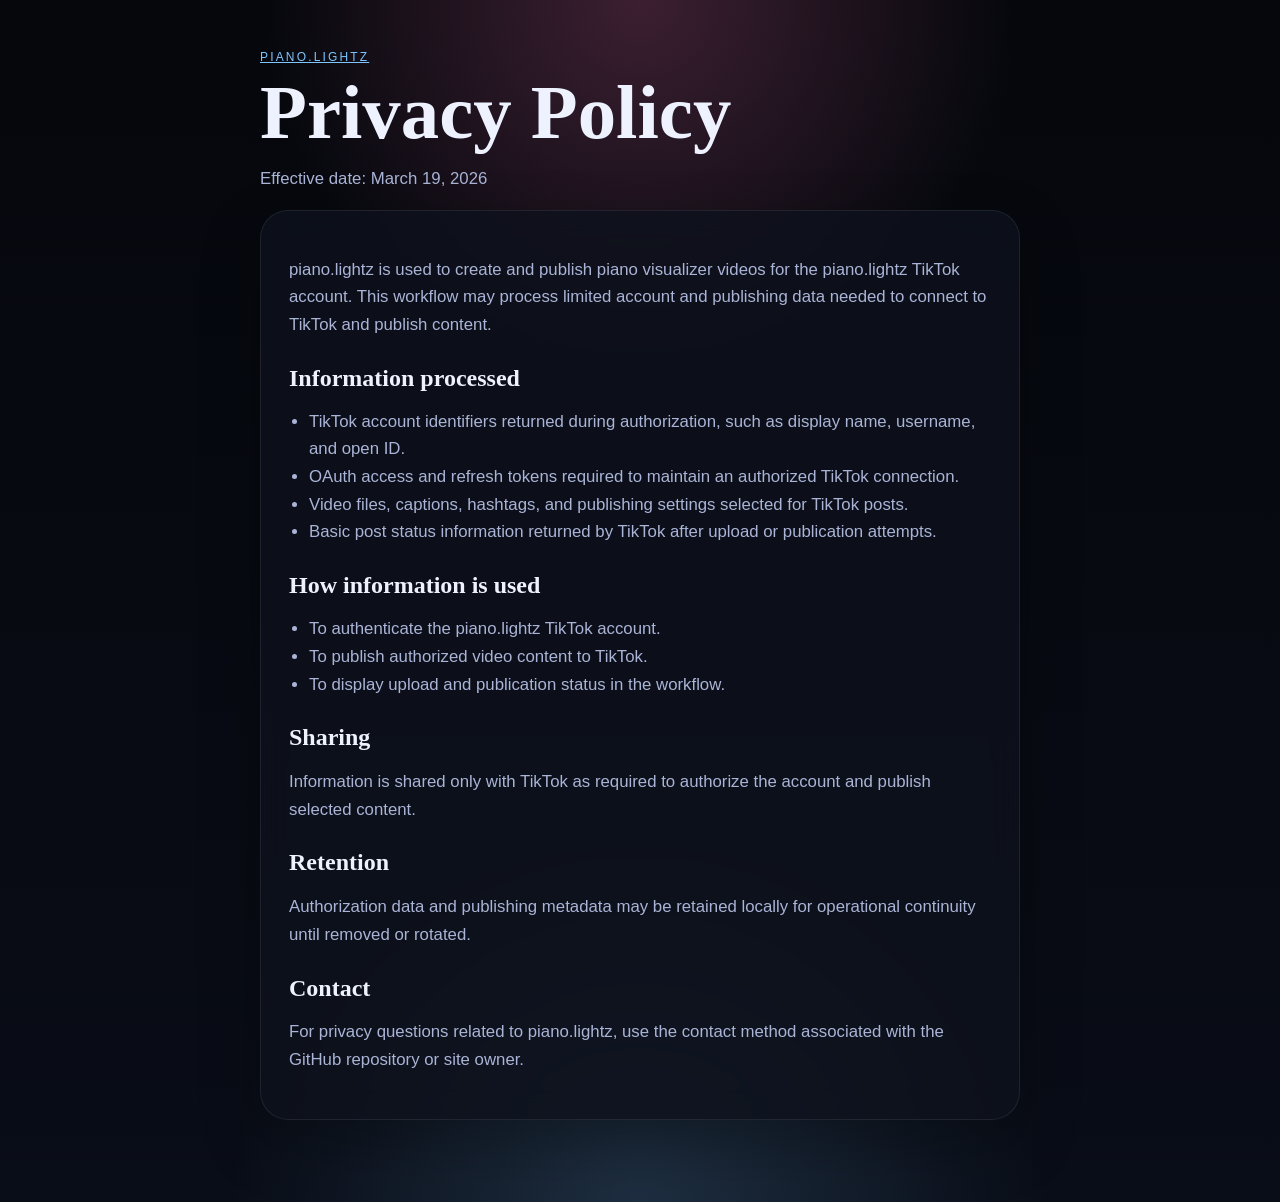
==== privacy.html @ b3b4c886 "Initial commit" ====
<!doctype html>
<html lang="en">
  <head>
    <meta charset="utf-8" />
    <meta name="viewport" content="width=device-width, initial-scale=1" />
    <title>piano.lightz Privacy Policy</title>
    <link rel="stylesheet" href="./styles.css" />
  </head>
  <body>
    <main class="shell narrow">
      <p class="eyebrow"><a href="./index.html">piano.lightz</a></p>
      <h1>Privacy Policy</h1>
      <p>Effective date: March 19, 2026</p>

      <section class="card prose">
        <p>
          piano.lightz is used to create and publish piano visualizer videos for the piano.lightz TikTok account. This
          workflow may process limited account and publishing data needed to connect to TikTok and publish content.
        </p>

        <h2>Information processed</h2>
        <ul>
          <li>TikTok account identifiers returned during authorization, such as display name, username, and open ID.</li>
          <li>OAuth access and refresh tokens required to maintain an authorized TikTok connection.</li>
          <li>Video files, captions, hashtags, and publishing settings selected for TikTok posts.</li>
          <li>Basic post status information returned by TikTok after upload or publication attempts.</li>
        </ul>

        <h2>How information is used</h2>
        <ul>
          <li>To authenticate the piano.lightz TikTok account.</li>
          <li>To publish authorized video content to TikTok.</li>
          <li>To display upload and publication status in the workflow.</li>
        </ul>

        <h2>Sharing</h2>
        <p>
          Information is shared only with TikTok as required to authorize the account and publish selected content.
        </p>

        <h2>Retention</h2>
        <p>
          Authorization data and publishing metadata may be retained locally for operational continuity until removed
          or rotated.
        </p>

        <h2>Contact</h2>
        <p>
          For privacy questions related to piano.lightz, use the contact method associated with the GitHub repository
          or site owner.
        </p>
      </section>
    </main>
  </body>
</html>
---- styles.css ----
:root {
  --bg: #05070c;
  --panel: rgba(14, 18, 29, 0.82);
  --line: rgba(255, 255, 255, 0.08);
  --ink: #eef2ff;
  --muted: #aab4d6;
  --accent: #ff75b5;
  --accent-2: #7dc6ff;
  --sans: "Avenir Next", "Segoe UI", sans-serif;
  --serif: "Iowan Old Style", "Palatino Linotype", serif;
}

* {
  box-sizing: border-box;
}

html {
  background:
    radial-gradient(circle at top, rgba(255, 117, 181, 0.22), transparent 28%),
    radial-gradient(circle at bottom, rgba(125, 198, 255, 0.18), transparent 30%),
    linear-gradient(180deg, #05070c 0%, #090d17 100%);
}

body {
  margin: 0;
  color: var(--ink);
  font-family: var(--sans);
}

a {
  color: var(--accent-2);
}

.shell {
  width: min(960px, calc(100vw - 32px));
  margin: 0 auto;
  padding: 48px 0 64px;
}

.shell.narrow {
  width: min(760px, calc(100vw - 32px));
}

.hero,
.card {
  border: 1px solid var(--line);
  background: var(--panel);
  backdrop-filter: blur(16px);
  border-radius: 28px;
  box-shadow: 0 24px 60px rgba(0, 0, 0, 0.28);
}

.hero {
  padding: 40px;
  margin-bottom: 18px;
}

.card {
  padding: 28px;
  margin-bottom: 18px;
}

.eyebrow {
  margin: 0 0 10px;
  text-transform: uppercase;
  letter-spacing: 0.18em;
  font-size: 12px;
  color: var(--muted);
}

h1,
h2 {
  font-family: var(--serif);
}

h1 {
  margin: 0 0 16px;
  font-size: clamp(2.6rem, 7vw, 4.8rem);
  line-height: 0.92;
}

h2 {
  margin-top: 0;
}

.lede,
p,
li {
  color: var(--muted);
  font-size: 1.05rem;
  line-height: 1.65;
}

ul {
  padding-left: 20px;
}

.prose h2 {
  margin-top: 26px;
  margin-bottom: 10px;
}

.footer {
  display: flex;
  gap: 18px;
  justify-content: center;
  padding: 10px 0 0;
}

@media (max-width: 720px) {
  .shell,
  .shell.narrow {
    width: min(100vw - 20px, 960px);
    padding-top: 24px;
  }

  .hero,
  .card {
    padding: 22px;
    border-radius: 22px;
  }
}
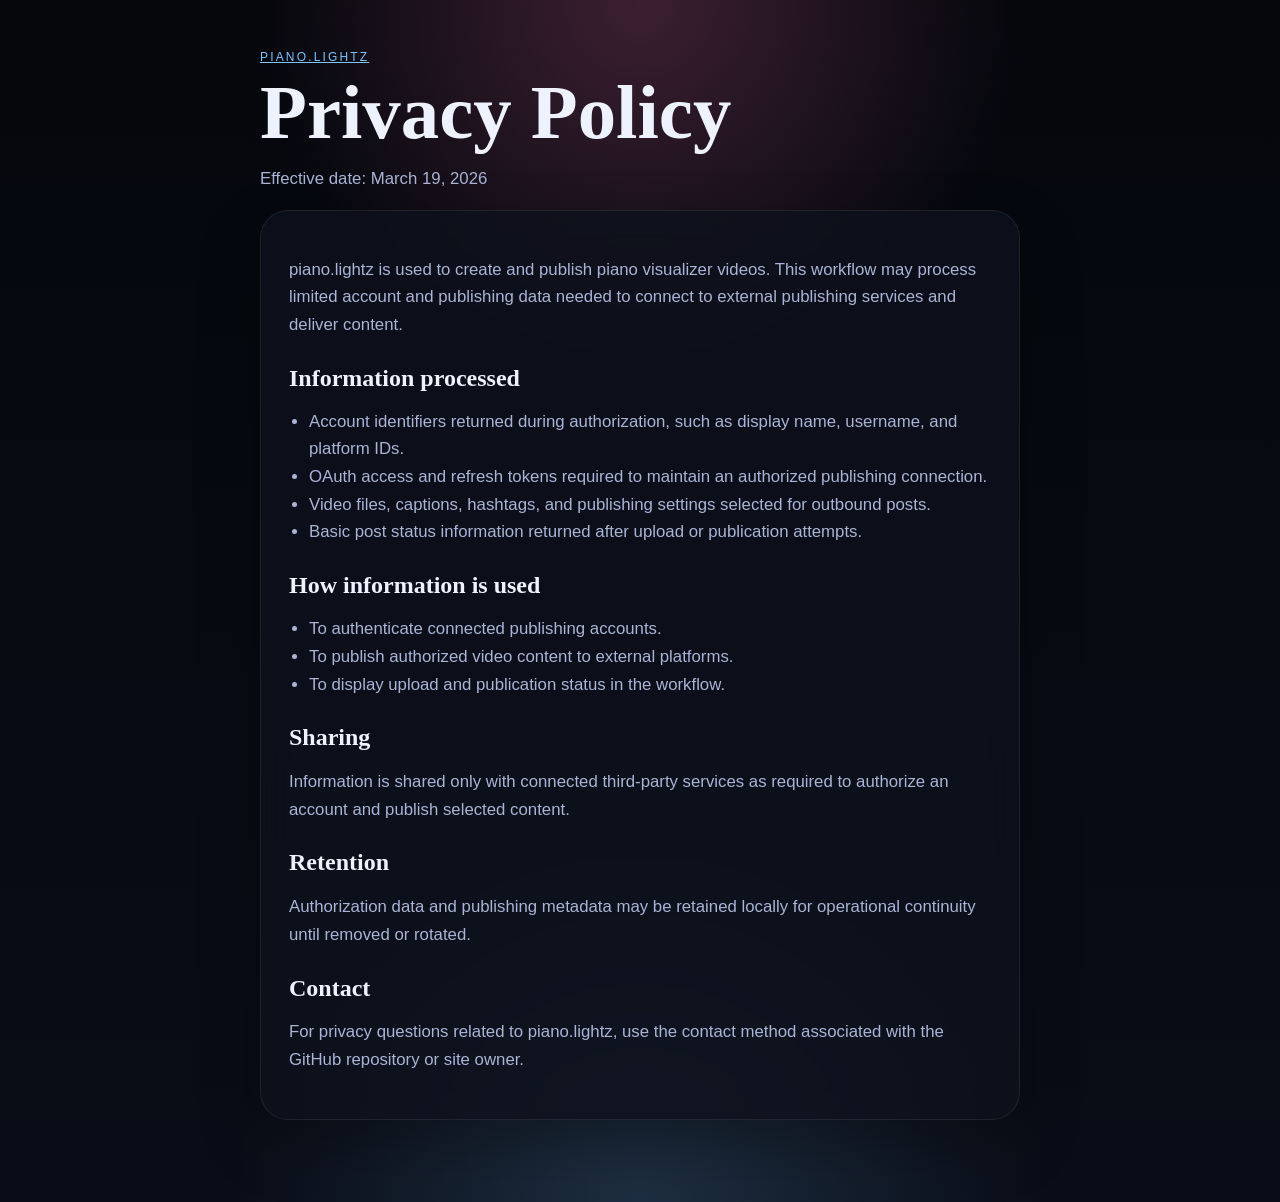
==== commit 55168f89: "updates" ====
--- a/privacy.html
+++ b/privacy.html
@@ -14,28 +14,29 @@
 
       <section class="card prose">
         <p>
-          piano.lightz is used to create and publish piano visualizer videos for the piano.lightz TikTok account. This
-          workflow may process limited account and publishing data needed to connect to TikTok and publish content.
+          piano.lightz is used to create and publish piano visualizer videos. This workflow may process limited account
+          and publishing data needed to connect to external publishing services and deliver content.
         </p>
 
         <h2>Information processed</h2>
         <ul>
-          <li>TikTok account identifiers returned during authorization, such as display name, username, and open ID.</li>
-          <li>OAuth access and refresh tokens required to maintain an authorized TikTok connection.</li>
-          <li>Video files, captions, hashtags, and publishing settings selected for TikTok posts.</li>
-          <li>Basic post status information returned by TikTok after upload or publication attempts.</li>
+          <li>Account identifiers returned during authorization, such as display name, username, and platform IDs.</li>
+          <li>OAuth access and refresh tokens required to maintain an authorized publishing connection.</li>
+          <li>Video files, captions, hashtags, and publishing settings selected for outbound posts.</li>
+          <li>Basic post status information returned after upload or publication attempts.</li>
         </ul>
 
         <h2>How information is used</h2>
         <ul>
-          <li>To authenticate the piano.lightz TikTok account.</li>
-          <li>To publish authorized video content to TikTok.</li>
+          <li>To authenticate connected publishing accounts.</li>
+          <li>To publish authorized video content to external platforms.</li>
           <li>To display upload and publication status in the workflow.</li>
         </ul>
 
         <h2>Sharing</h2>
         <p>
-          Information is shared only with TikTok as required to authorize the account and publish selected content.
+          Information is shared only with connected third-party services as required to authorize an account and publish
+          selected content.
         </p>
 
         <h2>Retention</h2>
